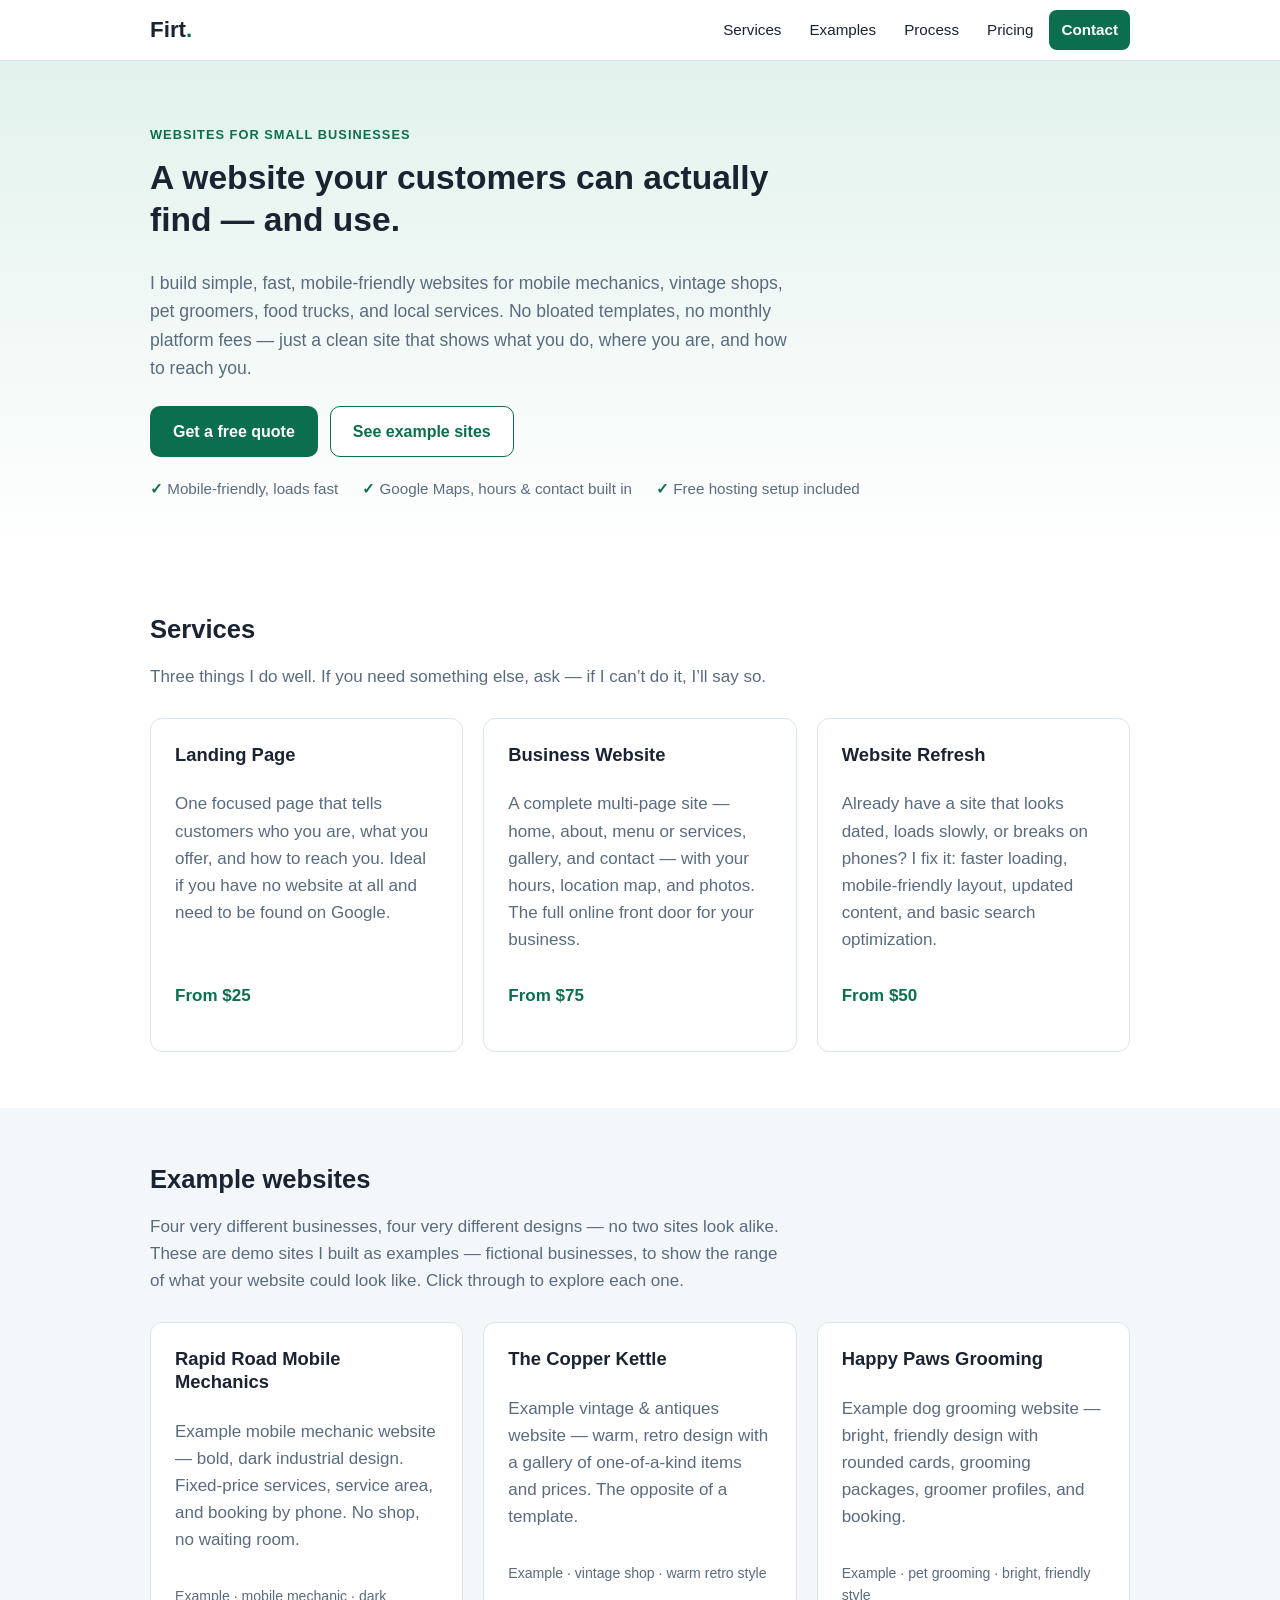
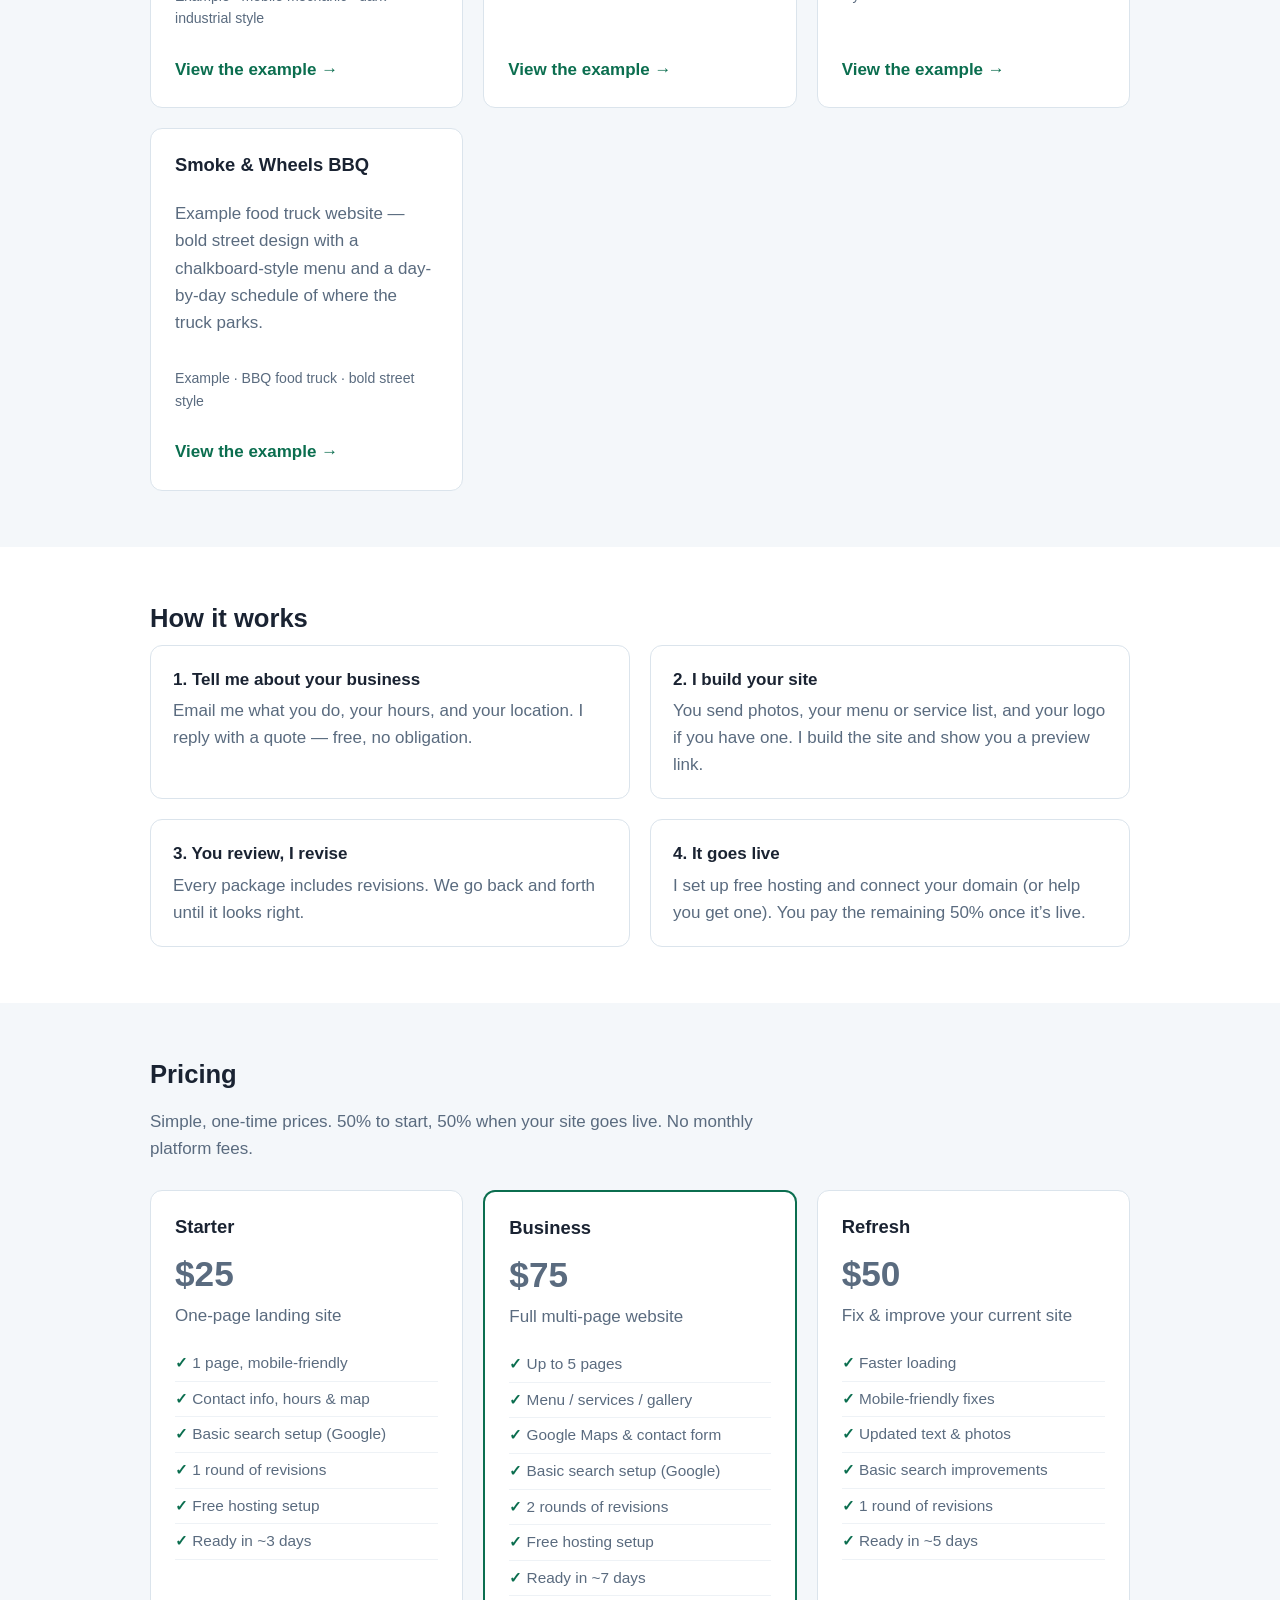
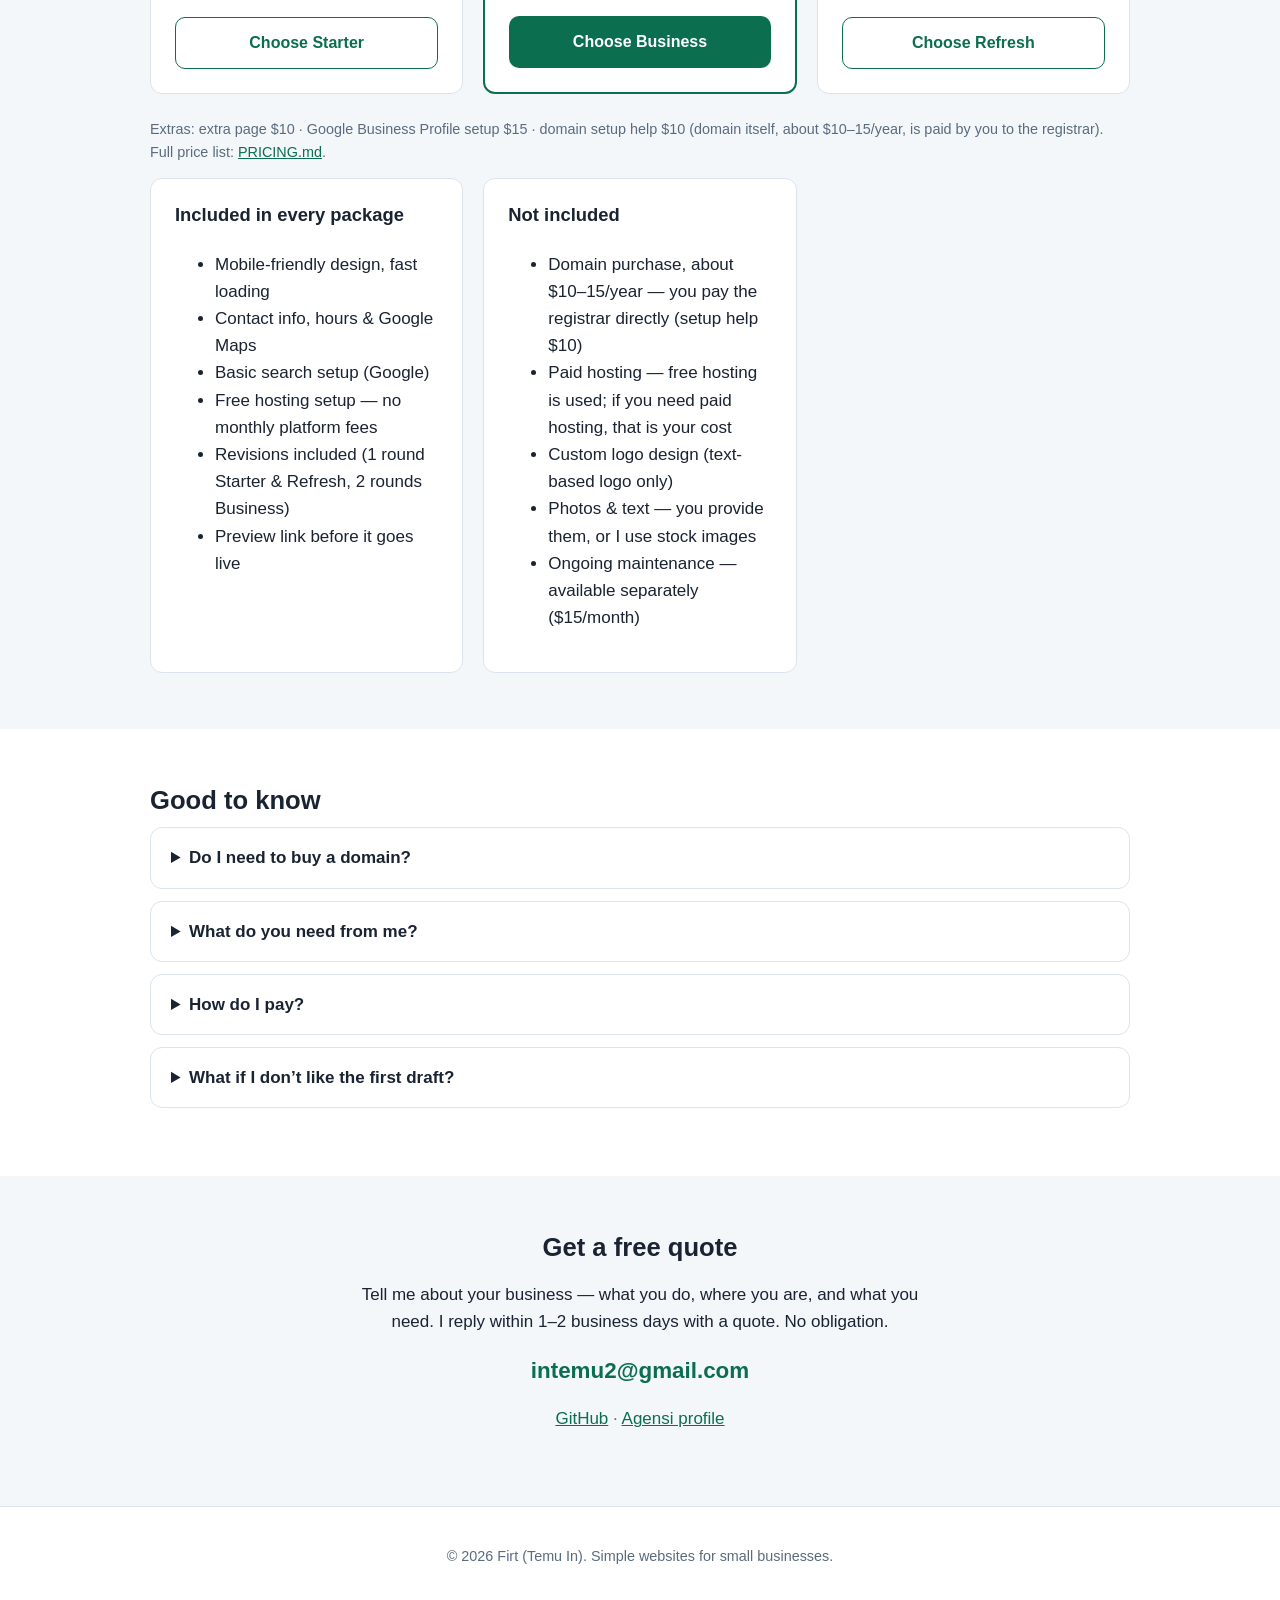
==== index.html @ 9b5714df "Portfolio Firt: core files" ====
<!DOCTYPE html>
<html lang="en">
<head>
<meta charset="UTF-8">
<meta name="viewport" content="width=device-width, initial-scale=1.0">
<title>Firt — Simple, Fast Websites for Small Businesses</title>
<meta name="description" content="Firt builds simple, fast, mobile-friendly websites for small businesses: landing pages, company websites, and website fixes. No templates, no bloat — just a site that works.">
<link rel="stylesheet" href="styles.css">
</head>
<body>
<header class="site-header">
  <div class="wrap header-inner">
    <a class="brand" href="#top">Firt<span class="brand-dot">.</span></a>
    <nav class="nav" id="nav">
      <a href="#services">Services</a>
      <a href="#examples">Examples</a>
      <a href="#process">Process</a>
      <a href="#pricing">Pricing</a>
      <a href="#contact" class="nav-cta">Contact</a>
    </nav>
    <button class="menu-btn" id="menuBtn" aria-label="Menu" aria-expanded="false">&#9776;</button>
  </div>
</header>

<main id="top">
  <section class="hero">
    <div class="wrap">
      <p class="eyebrow">Websites for small businesses</p>
      <h1>A website your customers can actually find — and use.</h1>
      <p class="lede">I build simple, fast, mobile-friendly websites for mobile mechanics, vintage shops, pet groomers, food trucks, and local services. No bloated templates, no monthly platform fees — just a clean site that shows what you do, where you are, and how to reach you.</p>
      <div class="hero-actions">
        <a class="btn btn-primary" href="#contact">Get a free quote</a>
        <a class="btn btn-ghost" href="#examples">See example sites</a>
      </div>
      <ul class="hero-points">
        <li>Mobile-friendly, loads fast</li>
        <li>Google Maps, hours &amp; contact built in</li>
        <li>Free hosting setup included</li>
      </ul>
    </div>
  </section>

  <section id="services" class="section">
    <div class="wrap">
      <h2>Services</h2>
      <p class="section-sub">Three things I do well. If you need something else, ask — if I can&rsquo;t do it, I&rsquo;ll say so.</p>
      <div class="cards">
        <article class="card">
          <h3>Landing Page</h3>
          <p>One focused page that tells customers who you are, what you offer, and how to reach you. Ideal if you have no website at all and need to be found on Google.</p>
          <p class="card-from">From $25</p>
        </article>
        <article class="card">
          <h3>Business Website</h3>
          <p>A complete multi-page site — home, about, menu or services, gallery, and contact — with your hours, location map, and photos. The full online front door for your business.</p>
          <p class="card-from">From $75</p>
        </article>
        <article class="card">
          <h3>Website Refresh</h3>
          <p>Already have a site that looks dated, loads slowly, or breaks on phones? I fix it: faster loading, mobile-friendly layout, updated content, and basic search optimization.</p>
          <p class="card-from">From $50</p>
        </article>
      </div>
    </div>
  </section>

  <section id="examples" class="section section-alt">
    <div class="wrap">
      <h2>Example websites</h2>
      <p class="section-sub">Four very different businesses, four very different designs — no two sites look alike. These are demo sites I built as examples — fictional businesses, to show the range of what your website could look like. Click through to explore each one.</p>
      <div class="cards">
        <article class="card">
          <h3>Rapid Road Mobile Mechanics</h3>
          <p>Example mobile mechanic website — bold, dark industrial design. Fixed-price services, service area, and booking by phone. No shop, no waiting room.</p>
          <p class="card-meta">Example &middot; mobile mechanic &middot; dark industrial style</p>
          <a class="card-link" href="samples/sample-mechanic.html">View the example &rarr;</a>
        </article>
        <article class="card">
          <h3>The Copper Kettle</h3>
          <p>Example vintage &amp; antiques website — warm, retro design with a gallery of one-of-a-kind items and prices. The opposite of a template.</p>
          <p class="card-meta">Example &middot; vintage shop &middot; warm retro style</p>
          <a class="card-link" href="samples/sample-vintage.html">View the example &rarr;</a>
        </article>
        <article class="card">
          <h3>Happy Paws Grooming</h3>
          <p>Example dog grooming website — bright, friendly design with rounded cards, grooming packages, groomer profiles, and booking.</p>
          <p class="card-meta">Example &middot; pet grooming &middot; bright, friendly style</p>
          <a class="card-link" href="samples/sample-grooming.html">View the example &rarr;</a>
        </article>
        <article class="card">
          <h3>Smoke &amp; Wheels BBQ</h3>
          <p>Example food truck website — bold street design with a chalkboard-style menu and a day-by-day schedule of where the truck parks.</p>
          <p class="card-meta">Example &middot; BBQ food truck &middot; bold street style</p>
          <a class="card-link" href="samples/sample-foodtruck.html">View the example &rarr;</a>
        </article>
      </div>
    </div>
  </section>

  <section id="process" class="section">
    <div class="wrap">
      <h2>How it works</h2>
      <ol class="steps">
        <li><strong>1. Tell me about your business</strong><span>Email me what you do, your hours, and your location. I reply with a quote — free, no obligation.</span></li>
        <li><strong>2. I build your site</strong><span>You send photos, your menu or service list, and your logo if you have one. I build the site and show you a preview link.</span></li>
        <li><strong>3. You review, I revise</strong><span>Every package includes revisions. We go back and forth until it looks right.</span></li>
        <li><strong>4. It goes live</strong><span>I set up free hosting and connect your domain (or help you get one). You pay the remaining 50% once it&rsquo;s live.</span></li>
      </ol>
    </div>
  </section>

  <section id="pricing" class="section section-alt">
    <div class="wrap">
      <h2>Pricing</h2>
      <p class="section-sub">Simple, one-time prices. 50% to start, 50% when your site goes live. No monthly platform fees.</p>
      <div class="cards pricing-cards">
        <article class="card price-card">
          <h3>Starter</h3>
          <p class="price">$25</p>
          <p class="price-note">One-page landing site</p>
          <ul>
            <li>1 page, mobile-friendly</li>
            <li>Contact info, hours &amp; map</li>
            <li>Basic search setup (Google)</li>
            <li>1 round of revisions</li>
            <li>Free hosting setup</li>
            <li>Ready in ~3 days</li>
          </ul>
          <a class="btn btn-ghost" href="#contact">Choose Starter</a>
        </article>
        <article class="card price-card featured">
          <h3>Business</h3>
          <p class="price">$75</p>
          <p class="price-note">Full multi-page website</p>
          <ul>
            <li>Up to 5 pages</li>
            <li>Menu / services / gallery</li>
            <li>Google Maps &amp; contact form</li>
            <li>Basic search setup (Google)</li>
            <li>2 rounds of revisions</li>
            <li>Free hosting setup</li>
            <li>Ready in ~7 days</li>
          </ul>
          <a class="btn btn-primary" href="#contact">Choose Business</a>
        </article>
        <article class="card price-card">
          <h3>Refresh</h3>
          <p class="price">$50</p>
          <p class="price-note">Fix &amp; improve your current site</p>
          <ul>
            <li>Faster loading</li>
            <li>Mobile-friendly fixes</li>
            <li>Updated text &amp; photos</li>
            <li>Basic search improvements</li>
            <li>1 round of revisions</li>
            <li>Ready in ~5 days</li>
          </ul>
          <a class="btn btn-ghost" href="#contact">Choose Refresh</a>
        </article>
      </div>
      <p class="fineprint">Extras: extra page $10 &middot; Google Business Profile setup $15 &middot; domain setup help $10 (domain itself, about $10–15/year, is paid by you to the registrar). Full price list: <a href="PRICING.md">PRICING.md</a>.</p>
      <div class="cards">
        <article class="card">
          <h3>Included in every package</h3>
          <ul>
            <li>Mobile-friendly design, fast loading</li>
            <li>Contact info, hours &amp; Google Maps</li>
            <li>Basic search setup (Google)</li>
            <li>Free hosting setup — no monthly platform fees</li>
            <li>Revisions included (1 round Starter &amp; Refresh, 2 rounds Business)</li>
            <li>Preview link before it goes live</li>
          </ul>
        </article>
        <article class="card">
          <h3>Not included</h3>
          <ul>
            <li>Domain purchase, about $10–15/year — you pay the registrar directly (setup help $10)</li>
            <li>Paid hosting — free hosting is used; if you need paid hosting, that is your cost</li>
            <li>Custom logo design (text-based logo only)</li>
            <li>Photos &amp; text — you provide them, or I use stock images</li>
            <li>Ongoing maintenance — available separately ($15/month)</li>
          </ul>
        </article>
      </div>
    </div>
  </section>

  <section class="section">
    <div class="wrap">
      <h2>Good to know</h2>
      <div class="faq">
        <details>
          <summary>Do I need to buy a domain?</summary>
          <p>Your site can go live on a free address first. If you want your own domain (like yourbusiness.com), it costs about $10–15 a year from the registrar — you pay that directly, and I set it up for you.</p>
        </details>
        <details>
          <summary>What do you need from me?</summary>
          <p>Your business name, address, hours, phone, a list of services or your menu, and any photos or logo you have. No photos? I can work with stock images or a clean text layout.</p>
        </details>
        <details>
          <summary>How do I pay?</summary>
          <p>50% to start, 50% when the site is live. I accept USDC (Solana). Other payment options are available on request — ask when you email.</p>
        </details>
        <details>
          <summary>What if I don&rsquo;t like the first draft?</summary>
          <p>Every package includes revisions (see the pricing above). If we can&rsquo;t get it right after the included revisions, we talk it through before any extra work — no surprise charges.</p>
        </details>
      </div>
    </div>
  </section>

  <section id="contact" class="section section-alt">
    <div class="wrap contact-wrap">
      <h2>Get a free quote</h2>
      <p>Tell me about your business — what you do, where you are, and what you need. I reply within 1–2 business days with a quote. No obligation.</p>
      <p class="contact-email"><a href="mailto:intemu2@gmail.com?subject=Website%20quote%20request">intemu2@gmail.com</a></p>
      <p class="contact-links">
        <a href="https://github.com/intemu2" target="_blank" rel="noopener">GitHub</a> &middot;
        <a href="https://agensi.io/users/firt" target="_blank" rel="noopener">Agensi profile</a>
      </p>
    </div>
  </section>
</main>

<footer class="site-footer">
  <div class="wrap">
    <p>&copy; 2026 Firt (Temu In). Simple websites for small businesses.</p>
  </div>
</footer>

<script src="script.js"></script>
</body>
</html>
---- styles.css ----
/* Firt portfolio — plain CSS, no framework, mobile-first */
:root {
  --ink: #1a2332;
  --muted: #5a6b7f;
  --bg: #ffffff;
  --bg-alt: #f4f7fa;
  --accent: #0b6e4f;
  --accent-dark: #095c42;
  --accent-soft: #e2f2ec;
  --border: #dbe4ec;
  --radius: 12px;
}
* { box-sizing: border-box; }
html { scroll-behavior: smooth; }
body {
  margin: 0;
  font-family: -apple-system, BlinkMacSystemFont, "Segoe UI", Roboto, Helvetica, Arial, sans-serif;
  color: var(--ink);
  background: var(--bg);
  line-height: 1.6;
  font-size: 17px;
}
.wrap { max-width: 1020px; margin: 0 auto; padding: 0 20px; }
h1, h2, h3 { line-height: 1.25; margin-top: 0; }
h1 { font-size: 2.1rem; }
h2 { font-size: 1.6rem; margin-bottom: 0.4em; }
h3 { font-size: 1.15rem; margin-bottom: 0.4em; }
a { color: var(--accent); }
img { max-width: 100%; height: auto; }

/* Header */
.site-header {
  position: sticky; top: 0; z-index: 10;
  background: rgba(255, 255, 255, 0.96);
  border-bottom: 1px solid var(--border);
}
.header-inner { display: flex; align-items: center; justify-content: space-between; height: 60px; }
.brand { font-size: 1.4rem; font-weight: 800; color: var(--ink); text-decoration: none; }
.brand-dot { color: var(--accent); }
.nav { display: flex; gap: 4px; align-items: center; }
.nav a { color: var(--ink); text-decoration: none; padding: 8px 12px; border-radius: 8px; font-size: 0.95rem; }
.nav a:hover { background: var(--bg-alt); }
.nav-cta { background: var(--accent); color: #fff !important; font-weight: 600; }
.nav-cta:hover { background: var(--accent-dark); }
.menu-btn { display: none; background: none; border: 1px solid var(--border); border-radius: 8px; font-size: 1.3rem; padding: 4px 12px; cursor: pointer; color: var(--ink); }

/* Hero */
.hero { padding: 64px 0 56px; background: linear-gradient(180deg, var(--accent-soft), #fff); }
.eyebrow { text-transform: uppercase; letter-spacing: 0.08em; font-size: 0.8rem; font-weight: 700; color: var(--accent); margin: 0 0 12px; }
.hero h1 { max-width: 640px; }
.lede { max-width: 640px; color: var(--muted); font-size: 1.1rem; }
.hero-actions { display: flex; gap: 12px; flex-wrap: wrap; margin: 24px 0 20px; }
.hero-points { list-style: none; padding: 0; margin: 0; display: flex; gap: 8px 24px; flex-wrap: wrap; color: var(--muted); font-size: 0.95rem; }
.hero-points li::before { content: "\2713  "; color: var(--accent); font-weight: 700; }

/* Buttons */
.btn { display: inline-block; padding: 12px 22px; border-radius: 10px; text-decoration: none; font-weight: 600; font-size: 1rem; border: 1px solid transparent; }
.btn-primary { background: var(--accent); color: #fff; }
.btn-primary:hover { background: var(--accent-dark); }
.btn-ghost { background: #fff; color: var(--accent); border-color: var(--accent); }
.btn-ghost:hover { background: var(--accent-soft); }

/* Sections */
.section { padding: 56px 0; }
.section-alt { background: var(--bg-alt); }
.section-sub { color: var(--muted); max-width: 640px; margin-bottom: 28px; }

/* Cards */
.cards { display: grid; grid-template-columns: repeat(3, 1fr); gap: 20px; }
.card { background: #fff; border: 1px solid var(--border); border-radius: var(--radius); padding: 24px; display: flex; flex-direction: column; }
.section-alt .card { background: #fff; }
.card p { color: var(--muted); }
.card-from { font-weight: 700; color: var(--accent) !important; margin-top: auto; padding-top: 12px; }
.card-meta { font-size: 0.88rem; color: var(--muted); }
.card-link { font-weight: 600; margin-top: auto; padding-top: 12px; text-decoration: none; }
.card-link:hover { text-decoration: underline; }

/* Steps */
.steps { list-style: none; padding: 0; margin: 0; display: grid; grid-template-columns: repeat(2, 1fr); gap: 20px; counter-reset: step; }
.steps li { border: 1px solid var(--border); border-radius: var(--radius); padding: 20px 22px; }
.steps strong { display: block; margin-bottom: 4px; }
.steps span { color: var(--muted); }

/* Pricing */
.pricing-cards { align-items: stretch; }
.price-card ul { list-style: none; padding: 0; margin: 0 0 20px; flex: 1; }
.price-card li { padding: 5px 0; color: var(--muted); border-bottom: 1px solid #eef2f6; font-size: 0.96rem; }
.price-card li::before { content: "\2713  "; color: var(--accent); font-weight: 700; }
.price-card .btn { text-align: center; }
.price { font-size: 2.2rem; font-weight: 800; margin: 0; color: var(--ink); }
.price-note { color: var(--muted); margin-top: 0; }
.featured { border: 2px solid var(--accent); }
.fineprint { color: var(--muted); font-size: 0.9rem; margin-top: 24px; }

/* FAQ */
.faq details { border: 1px solid var(--border); border-radius: var(--radius); padding: 16px 20px; margin-bottom: 12px; }
.faq summary { font-weight: 700; cursor: pointer; }
.faq p { color: var(--muted); margin: 10px 0 0; }

/* Contact */
.contact-wrap { text-align: center; }
.contact-wrap p { max-width: 560px; margin-left: auto; margin-right: auto; }
.contact-email a { font-size: 1.4rem; font-weight: 700; text-decoration: none; }
.contact-email a:hover { text-decoration: underline; }
.contact-links { color: var(--muted); }

/* Footer */
.site-footer { border-top: 1px solid var(--border); padding: 24px 0; color: var(--muted); font-size: 0.9rem; text-align: center; }

/* Mobile */
@media (max-width: 760px) {
  h1 { font-size: 1.7rem; }
  .cards { grid-template-columns: 1fr; }
  .steps { grid-template-columns: 1fr; }
  .hero { padding: 44px 0 40px; }
  .section { padding: 40px 0; }
  .menu-btn { display: block; }
  .nav {
    display: none; position: absolute; top: 60px; right: 0; left: 0;
    flex-direction: column; align-items: stretch;
    background: #fff; border-bottom: 1px solid var(--border); padding: 8px 20px 16px;
  }
  .nav.open { display: flex; }
  .nav a { padding: 10px 4px; }
}
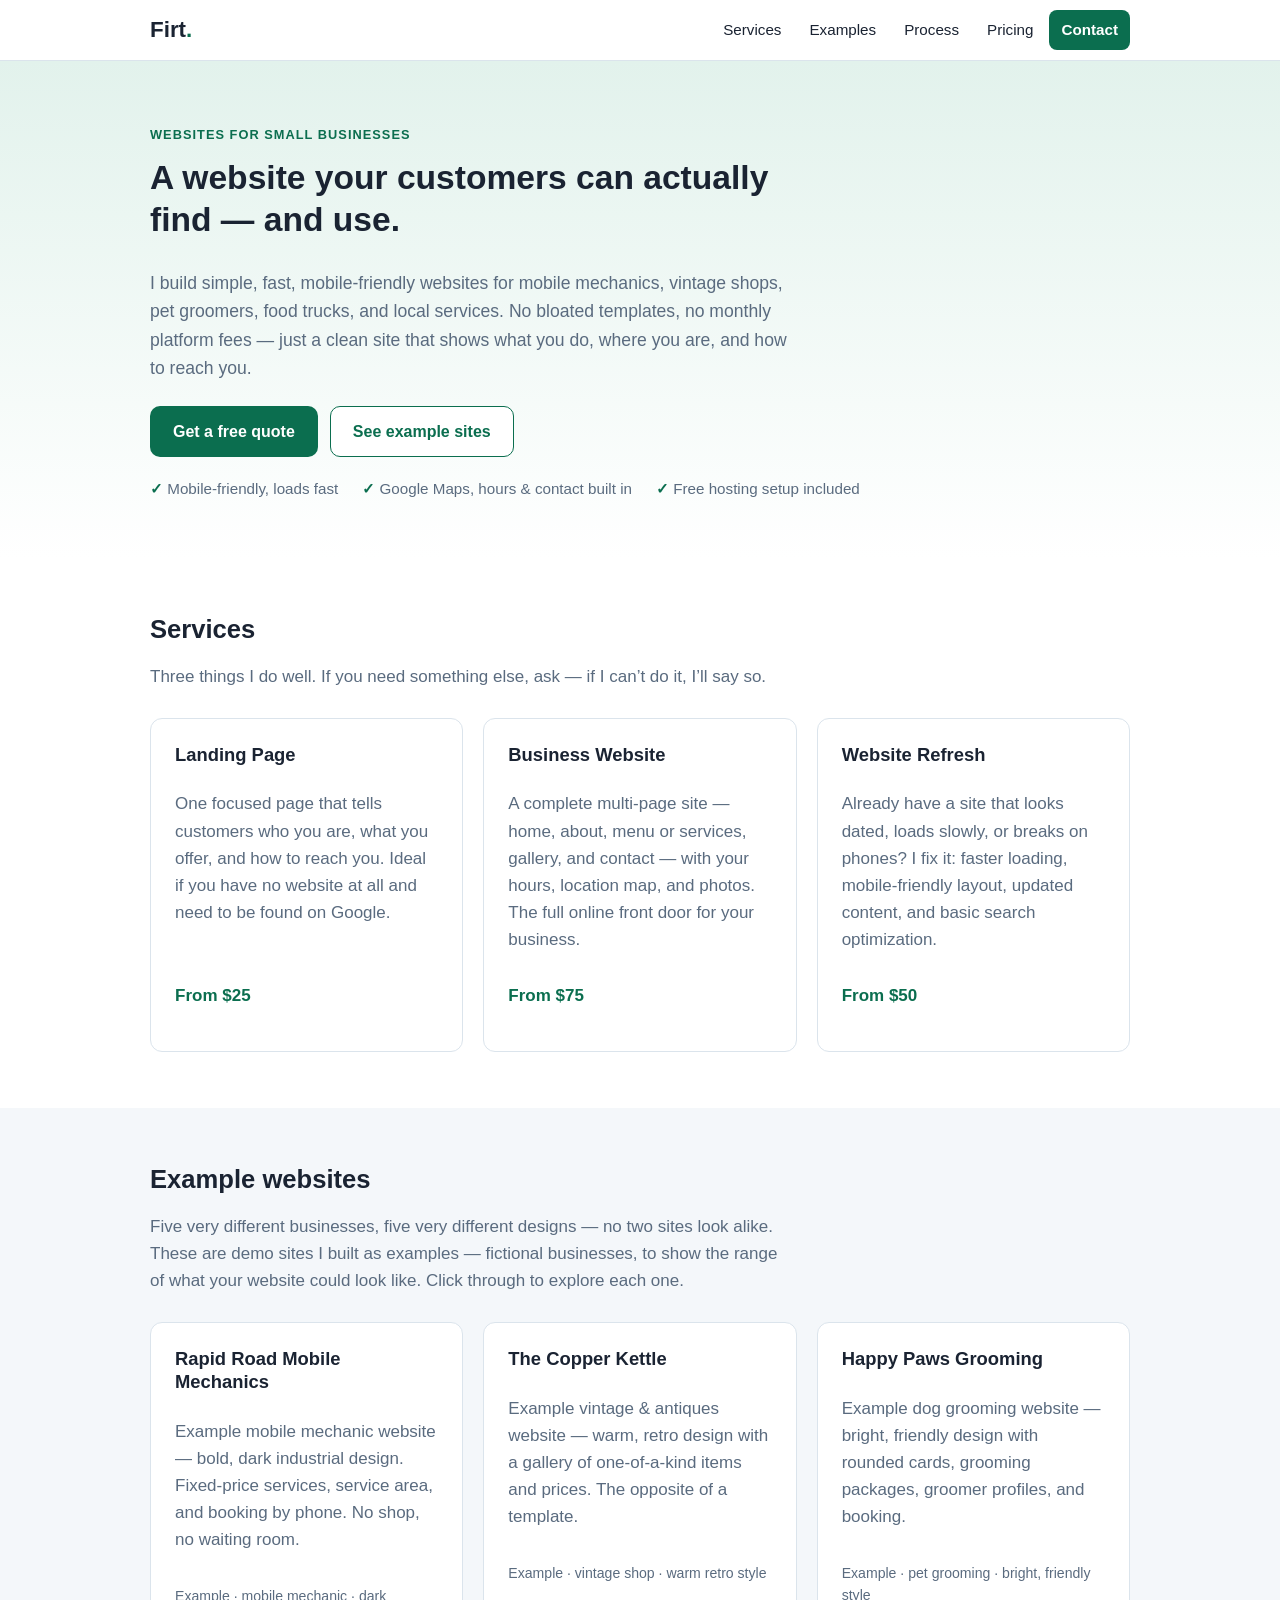
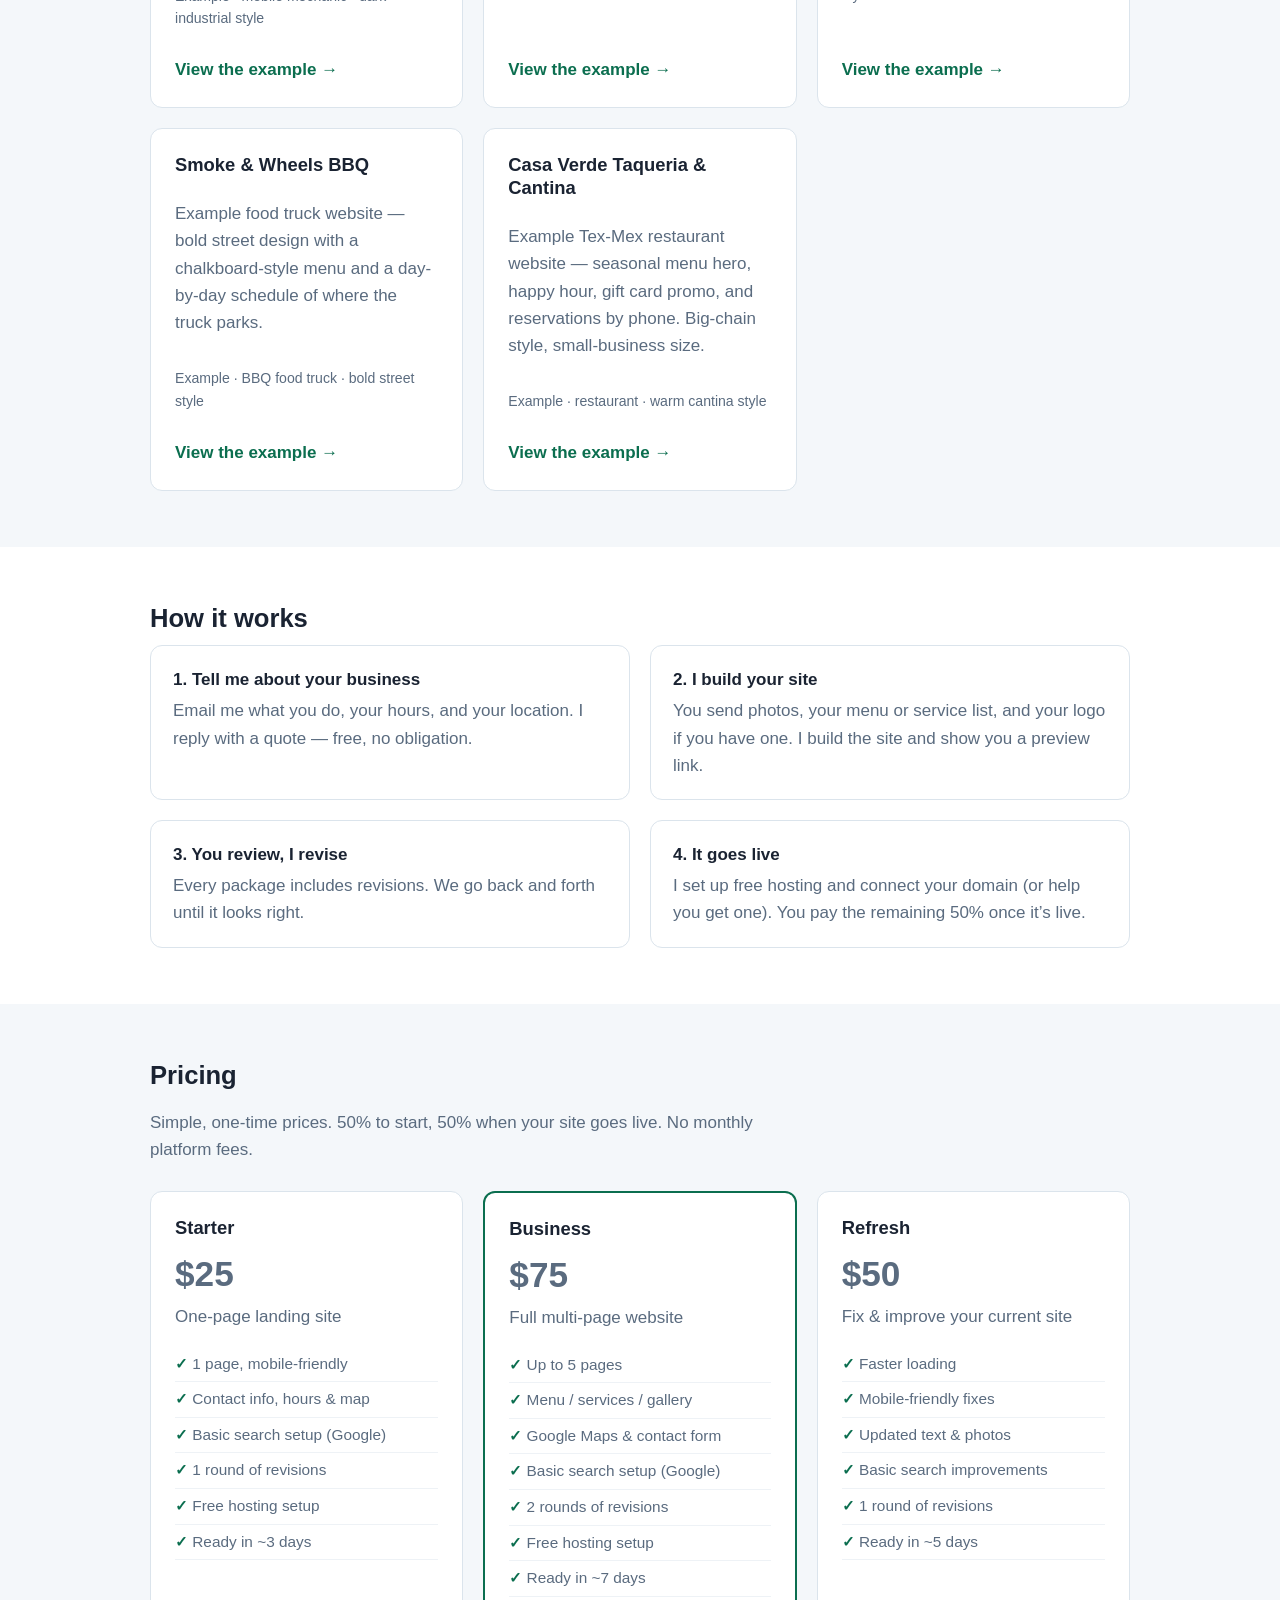
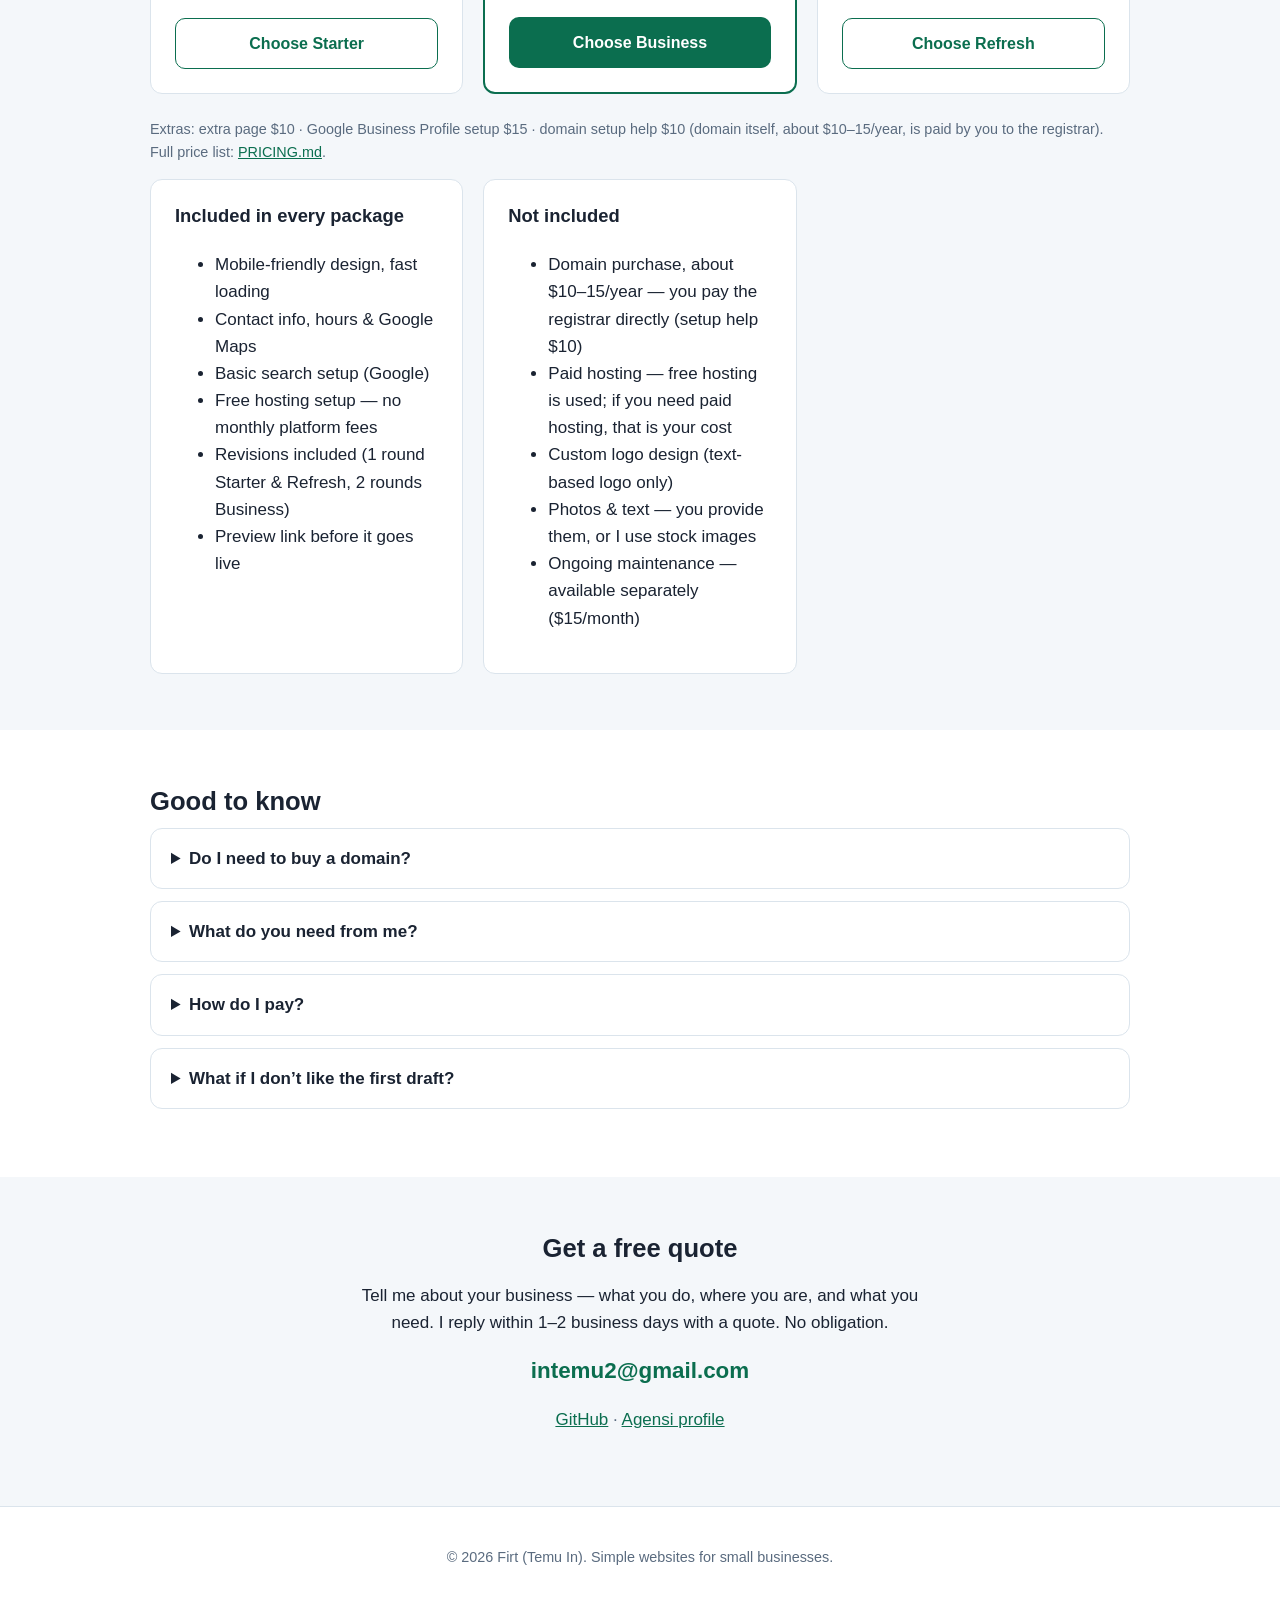
==== commit c6fbae2a: "Update index.html and README.md — 5 example websites, README now LIVE" ====
--- a/index.html
+++ b/index.html
@@ -67,7 +67,7 @@
   <section id="examples" class="section section-alt">
     <div class="wrap">
       <h2>Example websites</h2>
-      <p class="section-sub">Four very different businesses, four very different designs — no two sites look alike. These are demo sites I built as examples — fictional businesses, to show the range of what your website could look like. Click through to explore each one.</p>
+      <p class="section-sub">Five very different businesses, five very different designs — no two sites look alike. These are demo sites I built as examples — fictional businesses, to show the range of what your website could look like. Click through to explore each one.</p>
       <div class="cards">
         <article class="card">
           <h3>Rapid Road Mobile Mechanics</h3>
@@ -92,6 +92,12 @@
           <p>Example food truck website — bold street design with a chalkboard-style menu and a day-by-day schedule of where the truck parks.</p>
           <p class="card-meta">Example &middot; BBQ food truck &middot; bold street style</p>
           <a class="card-link" href="samples/sample-foodtruck.html">View the example &rarr;</a>
+        </article>
+        <article class="card">
+          <h3>Casa Verde Taqueria &amp; Cantina</h3>
+          <p>Example Tex-Mex restaurant website — seasonal menu hero, happy hour, gift card promo, and reservations by phone. Big-chain style, small-business size.</p>
+          <p class="card-meta">Example &middot; restaurant &middot; warm cantina style</p>
+          <a class="card-link" href="samples/sample-restaurant.html">View the example &rarr;</a>
         </article>
       </div>
     </div>
